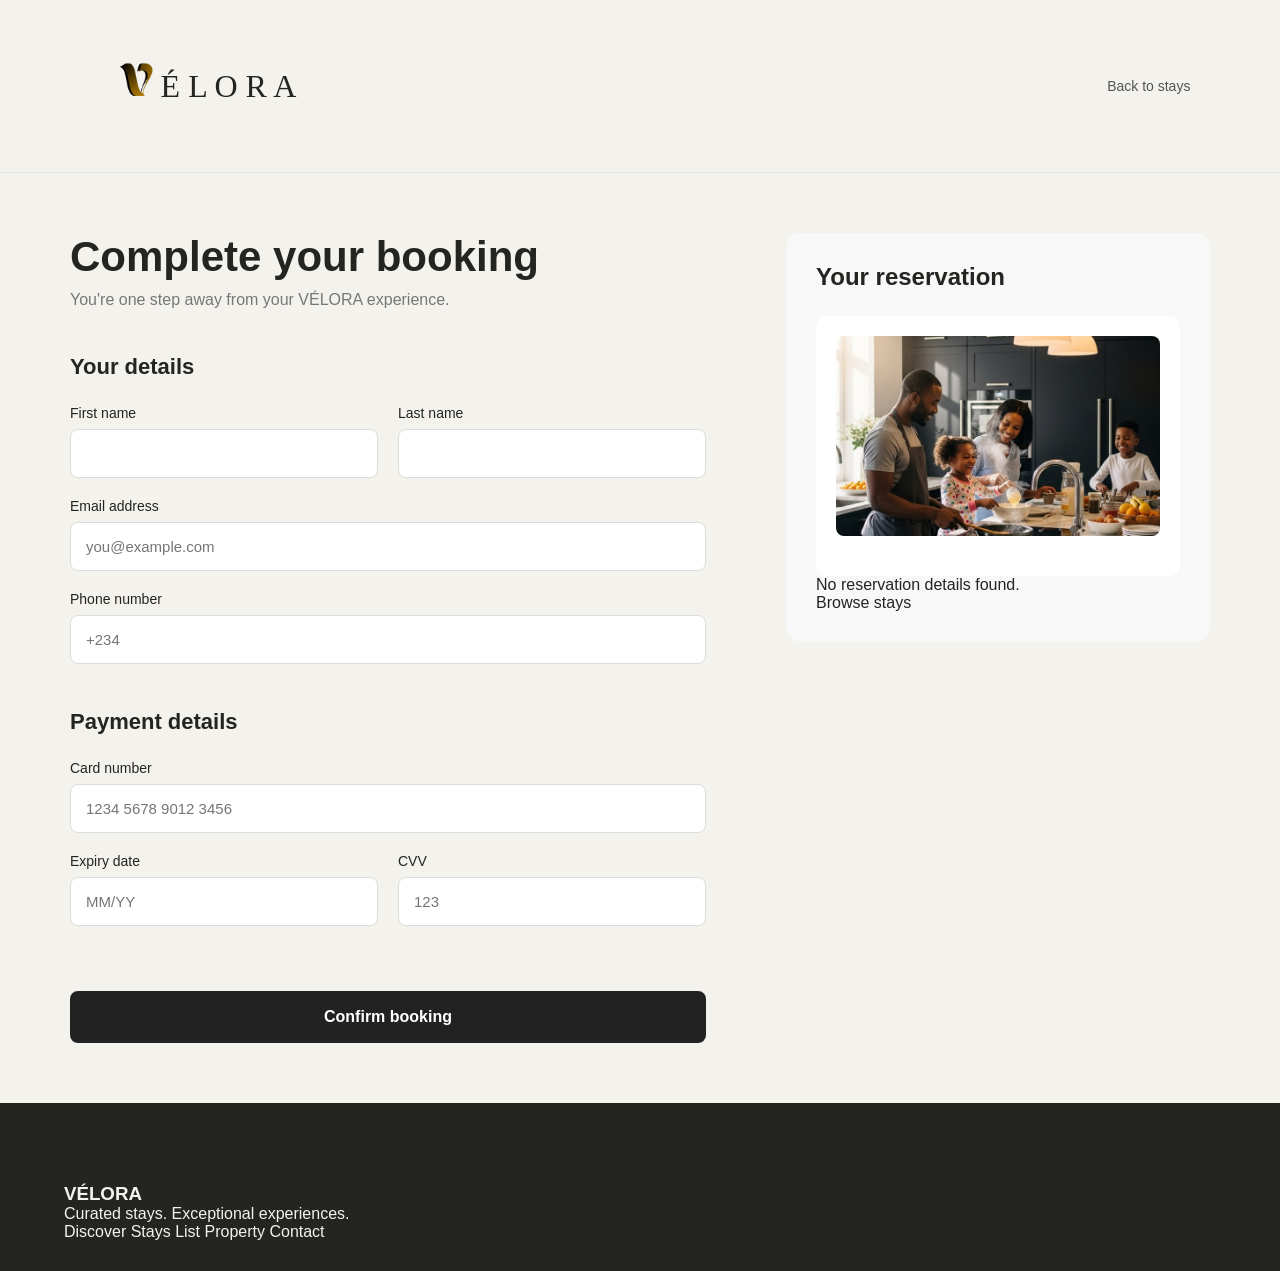
==== booking.html @ ba7c0f35 "Iniial commit" ====
<!DOCTYPE html>
<html lang="en">
<head>
    <meta charset="UTF-8">
    <meta name="viewport" content="width=device-width, initial-scale=1.0">

    <title>Complete Your Booking | VÉLORA</title>

<link rel="stylesheet" href="velora.css">
   <link rel="stylesheet" href="book.css">
</head>

<body>

    <header class="booking-header">
            <div class="logo"><img src="logo-removebg-preview.png" class="logm" style="width:  srcset=""> <span class="logt">É L O R A</span></div>

        <a href="stays.html" class="back-link">
            <i class="fa-solid fa-arrow-left"></i>
            Back to stays
        </a>
    </header>


    <main class="booking-container">

        <section class="booking-form-section">

            <h1>Complete your booking</h1>

            <p class="booking-subtitle">
                You're one step away from your VÉLORA experience.
            </p>


            <form id="bookingForm">

                <div class="form-section">

                    <h2>Your details</h2>

                    <div class="input-row">

                        <div class="input-group">
                            <label for="firstName">First name</label>
                            <input type="text" id="firstName" required>
                        </div>

                        <div class="input-group">
                            <label for="lastName">Last name</label>
                            <input type="text" id="lastName" required>
                        </div>

                    </div>


                    <div class="input-group">

                        <label for="email">Email address</label>

                        <input
                            type="email"
                            id="email"
                            placeholder="you@example.com"
                            required
                        >

                    </div>


                    <div class="input-group">

                        <label for="phone">Phone number</label>

                        <input
                            type="tel"
                            id="phone"
                            placeholder="+234"
                            required
                        >

                    </div>

                </div>


                <div class="form-section">

                    <h2>Payment details</h2>

                    <div class="input-group">

                        <label for="cardNumber">Card number</label>

                        <input
                            type="text"
                            id="cardNumber"
                            placeholder="1234 5678 9012 3456"
                            required
                        >

                    </div>


                    <div class="input-row">

                        <div class="input-group">

                            <label for="expiry">Expiry date</label>

                            <input
                                type="text"
                                id="expiry"
                                placeholder="MM/YY"
                                required
                            >

                        </div>


                        <div class="input-group">

                            <label for="cvv">CVV</label>

                            <input
                                type="text"
                                id="cvv"
                                placeholder="123"
                                required
                            >

                        </div>

                    </div>

                </div>


                <button type="submit" class="confirm-booking-btn">

                    Confirm booking

                </button>

            </form>

        </section>


        <aside class="booking-summary">

            <h2>Your reservation</h2>
            <div class="booking-details-card">
                <img src="f.jpeg" alt="" srcset="">
            </div>
            <div id="bookingDetails">

                <!-- Booking information will appear here -->

            </div>

        </aside>

    </main>
<footer class="footer">

    <div class="footer-content">

        <h3>VÉLORA</h3>

        <p>
            Curated stays. Exceptional experiences.
        </p>

        <div class="footer-links">

            <a href="discover.html">Discover</a>
            <a href="stays.html">Stays</a>
            <a href="list-property.html">List Property</a>
            <a href="contact.html">Contact</a>

        </div>

    </div>

</footer>
 <script src="book.js"></script>
 <script src="velora.js"></script>
</body>
</html>
---- velora.css ----
/* =========================
   VÉLORA DESIGN SYSTEM
========================= */
html{
    scroll-behavior:smooth;
}
:root {
    --ivory: #F4F2ED;
    --charcoal: #242421;
    --olive: #777A68;
    --sand: #D8D0C2;
    --forest: #30352E;
    --white: #FFFFFF;

    --heading-font: "Cormorant Garamond", serif;
    --body-font: "Manrope", sans-serif;
}

/* =========================
   RESET
========================= */

* {
    margin: 0;
    padding: 0;
    box-sizing: border-box;
}

html {
    scroll-behavior: smooth;
}

body {
    background-color: var(--ivory);
    color: var(--charcoal);
    font-family: var(--body-font);
}

img {
    width: 100%;
    display: block;
}

a {
    color: inherit;
    text-decoration: none;
}

button {
    font-family: inherit;
    cursor: pointer;
}

/* =========================
   NAVIGATION
========================= */

.navbar {
    position: absolute;
    top: 0;
    left: 0;
    width: 100%;
    padding: 24px 5%;
    display: flex;
    align-items: center;
    justify-content: space-between;
    color: var(--white);
    z-index: 10;
}

.navbar2 {
    position: absolute;
    top: 0;
    left: 0;
    width: 100%;
    padding: 24px 5%;
    display: flex;
    align-items: center;
    justify-content: space-between;
    color: black;
    z-index: 10;
}


.logo {
    display: flex;
    align-items: center;
  gap: 3px;
}
.logm{
    margin-top: 32px;
    height: 90px;
    width: auto;
    
}
.logt{
    font-size: 32px;
margin-left: -22px;
padding-left: 0;
font-family: var(--heading-font);
}
.nav-links {
    display: flex;
    gap: 32px;
}

.nav-links a,
.sign-in {
    font-size: 13px;
    letter-spacing: 0.5px;
}

.nav-actions {
    display: flex;
    align-items: center;
    gap: 24px;
}

.list-property {
    border: 1px solid rgba(255, 255, 255, 0.7);
    padding: 12px 20px;
    font-size: 12px;
}

.menu-btn {
    display: none;
    background: none;
    border: none;
    color: black;
    font-size: 24px;
}


/* =========================
   HERO
========================= */

.hero {
    min-height: 100vh;

    position: relative;

    background-image: url("1a.jpeg");
    background-size: cover;
    background-position: center;

    display: flex;
    align-items: center;
    justify-content: center;

    color: var(--white);
}

.hero-overlay {
    position: absolute;
    inset: 0;

    background: rgba(0, 0, 0, 0.28);
}

.hero-content {
    position: relative;

    max-width: 850px;
    text-align: center;

    padding: 20px;
}

.hero-label {
    font-size: 11px;
    letter-spacing: 3px;
    margin-bottom: 24px;
}

.hero h1 {
    font-family: var(--heading-font);

    font-size: clamp(56px, 7vw, 100px);

    font-weight: 400;
    line-height: 0.95;

    margin-bottom: 24px;
}

.hero-description {
    max-width: 500px;
    margin: auto;

    font-size: 15px;
    line-height: 1.7;
}



.search-bar {
    position: absolute;
    bottom: 40px;
    left: 50%;
    transform: translateX(-50%);
    width: 90%;
    max-width: 1000px;
    background: var(--ivory);
    color: var(--charcoal);
    padding: 10px;
    display: flex;
    align-items: center;
    box-shadow: 0 10px 40px rgba(0, 0, 0, 0.15);
}

.search-item {
    flex: 1;
    padding: 12px 20px;
    border-right: 1px solid #ddd;
}


.search-btn {
    border: none;
    background: var(--forest);
    color: var(--white);

    padding: 20px 28px;

    text-transform: uppercase;
    letter-spacing: 1px;
    font-size: 11px;
}


.search-item label {

    font-size: 11px;

    letter-spacing: 1.5px;

    color: #333;

}


.search-item input {

    width: 100%;

    border: none;

    outline: none;

    background: transparent;

    font-family: inherit;

    font-size: 15px;

    color: #333;

}


.search-item input::placeholder {

    color: #777;

}


/* GUEST CONTROL */

.guest-control {

    display: flex;

    align-items: center;

    gap: 15px;

}


.guest-control button {

    width: 28px;

    height: 28px;

    border: 1px solid #aaa;

    background: transparent;

    font-size: 18px;

    cursor: pointer;

    transition: 0.3s ease;

}


.guest-control button:hover {

    background-color: var(--forest);

    color: white;

    border-color: var(--forest);

}


.guest-control span {

    min-width: 3px;

    text-align: center;

}



.search-btn {
    border: none;

    background: var(--forest);
    color: var(--white);

    padding: 20px 28px;

    text-transform: uppercase;
    letter-spacing: 1px;
    font-size: 11px;
}


/* =========================
   INTRODUCTION SECTION
========================= */

.intro-section {
    min-height: 800px;

    padding: 140px 8%;

    display: grid;
    grid-template-columns: 0.9fr 1.1fr;
    gap: 10%;

    align-items: center;
}

.intro-content {
    max-width: 520px;
}

.section-label {
    margin-bottom: 30px;
    font-size: 10px;
    letter-spacing: 3px;
    text-transform: uppercase;

    color: var(--olive);
}

.intro-content h2 {
    font-family: var(--heading-font);
    font-size: clamp(48px, 5vw, 76px);
    font-weight: 400;
    line-height: 0.95;
    margin-bottom: 35px;
}

.intro-content h2 em {
    display: block;
    color: var(--olive);
}

.intro-text {
    max-width: 400px;

    color: #666;

    font-size: 15px;
    line-height: 1.8;

    margin-bottom: 35px;
}

.text-link {
    display: inline-flex;
    align-items: center;
    gap: 15px;

    font-size: 12px;
    text-transform: uppercase;
    letter-spacing: 1.5px;

    border-bottom: 1px solid var(--charcoal);

    padding-bottom: 8px;
}

.text-link span {
    font-size: 18px;
    transition: transform 0.3s ease;
}

.text-link:hover span {
    transform: translateX(8px);
}

.intro-image {
    height: 650px;
    overflow: hidden;
}

.intro-image {
    width: 100%;
    height: 100%;
    object-fit: cover;
    transition: transform 0.8s ease;
}

.intro-image:hover img {
    transform: scale(1.04);
}

/* =========================
   FEATURED STAYS
========================= */

.featured-stays {
    padding: 140px 5%;
}

.section-header {
    display: flex;
    align-items: end;
    justify-content: space-between;

    margin-bottom: 60px;
}

.section-header h2 {
    font-family: var(--heading-font);

    font-size: clamp(50px, 6vw, 82px);

    font-weight: 400;
    line-height: 0.9;
}

.section-header h2 em {
    color: var(--olive);
}

.stays-grid {
    display: grid;

    grid-template-columns: repeat(3, 1fr);

    gap: 24px;
}

.stay-card {
    cursor: pointer;
}

.stay-image {
    height: 500px;

    position: relative;

    overflow: hidden;

    background-color: var(--sand);
}

.stay-image img {
    width: 100%;
    height: 100%;

    object-fit: cover;

    transition: transform 0.8s ease;
}

.stay-card:hover .stay-image img {
    transform: scale(1.05);
}

.favorite-btn {
    position: absolute;
    top: 20px;
    right: 20px;
    width: 42px;
    height: 42px;
    cursor: pointer;
    border: none;
    border-radius: 50%;
    background: rgba(255, 255, 255, 0.9);
    font-size: 22px;
    transition: all 0.3s ease;
}

.favorite-btn:hover {
    background: var(--forest);
    color: var(--white);
}
.favorite-btn.liked{
    color: rgb(177, 9, 9);
}
.stay-info {
    padding-top: 20px;
}

.stay-title {
    display: flex;

    justify-content: space-between;
    align-items: center;
}

.stay-title h3 {
    font-family: var(--heading-font);

    font-size: 28px;

    font-weight: 500;
}

.stay-title span {
    font-size: 10px;
    letter-spacing: 2px;
}

.stay-location {
    margin-top: 6px;

    font-size: 13px;
}

.stay-details {
    margin-top: 12px;

    color: #777;

    font-size: 12px;
}

.stay-price {
    margin-top: 15px;

    font-size: 14px;
    font-weight: 600;
}

.stay-price span {
    color: #777;
    font-weight: 400;
}

/* =========================
   DESTINATIONS
========================= */

.destinations-section {
    padding: 140px 5%;

    background-color: var(--sand);
}

.destinations-header {
    display: flex;

    align-items: end;
    justify-content: space-between;

    margin-bottom: 60px;
}

.destinations-header h2 {
    font-family: var(--heading-font);

    font-size: clamp(50px, 6vw, 82px);

    font-weight: 400;
    line-height: 0.9;
}

.destinations-header h2 em {
    color: var(--olive);
}

.destinations-intro {
    max-width: 300px;

    color: #666;

    font-size: 14px;
    line-height: 1.7;
}

.destinations-grid {
    display: grid;

    grid-template-columns: 1.4fr 1fr 1fr;

    gap: 20px;

    min-height: 650px;
}

.destination-card {
    position: relative;

    min-height: 500px;

    overflow: hidden;

    color: var(--white);
}

.destination-card img {
    width: 100%;
    height: 100%;

    object-fit: cover;

    transition: transform 0.8s ease;
}

.destination-card:hover img {
    transform: scale(1.06);
}

.destination-overlay {
    position: absolute;

    inset: 0;

    background: linear-gradient(
        to top,
        rgba(0, 0, 0, 0.65),
        transparent 60%
    );
}

.destination-content {
    position: absolute;

    left: 30px;
    bottom: 30px;
}

.destination-content p {
    font-size: 10px;

    letter-spacing: 3px;

    margin-bottom: 10px;
}

.destination-content h3 {
    font-family: var(--heading-font);

    font-size: 52px;

    font-weight: 400;

    margin-bottom: 10px;
}

.destination-content span {
    font-size: 11px;

    letter-spacing: 1px;

    text-transform: uppercase;
}

/* =========================
   SIGNATURE PROPERTY
========================= */

.signature-property {
    padding: 160px 8%;

    display: grid;

    grid-template-columns: 1.1fr 0.9fr;

    gap: 10%;

    align-items: center;
}

.signature-image {
    height: 750px;

    position: relative;

    overflow: hidden;
}

.signature-image img {
    width: 100%;
    height: 100%;

    object-fit: cover;

    transition: transform 1s ease;
}

.signature-image:hover img {
    transform: scale(1.04);
}

.image-label {
    position: absolute;

    left: 25px;
    bottom: 25px;

    color: var(--white);

    font-size: 10px;

    letter-spacing: 2px;
}

.signature-content {
    max-width: 480px;
}

.signature-content h2 {
    font-family: var(--heading-font);

    font-size: clamp(50px, 5vw, 78px);

    font-weight: 400;

    line-height: 0.9;

    margin-bottom: 35px;
}

.signature-content h2 em {
    display: block;

    color: var(--olive);
}

.signature-description {
    color: #666;

    font-size: 15px;

    line-height: 1.8;

    margin-bottom: 45px;
}

.property-details {
    display: grid;

    grid-template-columns: repeat(3, 1fr);

    gap: 20px;

    padding: 25px 0;

    margin-bottom: 35px;

    border-top: 1px solid #D8D5CE;
    border-bottom: 1px solid #D8D5CE;
}

.property-details span {
    display: block;

    font-size: 9px;

    letter-spacing: 1.5px;

    color: var(--olive);

    margin-bottom: 8px;
}

.property-details p {
    font-size: 12px;
}

/* =========================
   SERVICES
========================= */

.services-section {
    padding: 140px 8%;

    background-color: var(--sand);
}

.services-header {
    max-width: 650px;

    margin-bottom: 90px;
}

.services-header h2 {
    font-family: var(--heading-font);

    font-size: clamp(50px, 6vw, 82px);

    font-weight: 400;

    line-height: 0.9;
}

.services-header h2 em {
    display: block;

    color: var(--olive);
}

.services-grid {
    display: grid;

    grid-template-columns: repeat(4, 1fr);

    border-top: 1px solid rgba(36, 36, 33, 0.25);
}

.service-item {
    position: relative;
    padding: 35px 30px 20px 0;
    min-height: 300px;
    border-right: 1px solid rgba(36, 36, 33, 0.25);
}

.back1{
    background: url(d1.jpeg);
    background-size: cover;
    height: 250px;
}

.back2{
    background: url(d2.jpeg);
    background-size: cover;
    height: 250px;
}

.back3{
    background: url(d3.jpeg);
    background-size: cover;
    height: 250px;
}

.back4{
    background: url(d4.jpeg);
    background-size: cover;
    height: 250px;
}

.service-item:not(:first-child) {
    padding-left: 30px;
}

.service-item:last-child {
    border-right: none;
}

.service-number {
    font-size: 11px;

    color: black;
}

.service-icon {
    margin-top: 50px;

    font-size: 32px;

    font-family: var(--heading-font);
}

.service-item h3 {
    margin-top: 25px;

    font-family: var(--heading-font);

    font-size: 28px;

    font-weight: 500;
}

.service-item p {
    max-width: 220px;

    margin-top: 15px;

    color: #666;

    font-size: 13px;

    line-height: 1.7;
}

/* =========================
   CTA SECTION
========================= */

.cta-section {
    min-height: 650px;

    padding: 120px 8%;

    display: flex;
    align-items: center;
    justify-content: center;

    text-align: center;

    background-color: var(--forest);

    color: var(--ivory);
}

.cta-content {
    max-width: 800px;
}

.cta-content .section-label {
    color: var(--sand);
}

.cta-content h2 {
    font-family: var(--heading-font);

    font-size: clamp(60px, 8vw, 110px);

    font-weight: 400;

    line-height: 0.85;

    margin-bottom: 50px;
}

.cta-content h2 em {
    display: block;

    color: var(--sand);
}

.cta-button {
    display: inline-flex;

    align-items: center;
    gap: 20px;

    padding: 18px 28px;

    border: 1px solid var(--sand);

    font-size: 11px;

    text-transform: uppercase;

    letter-spacing: 1.5px;

    transition: all 0.3s ease;
}

.cta-button:hover {
    background-color: var(--ivory);

    color: var(--forest);
}

.cta-button span {
    font-size: 18px;
}

/* =========================
   NEWSLETTER
========================= */

.newsletter-section {
    padding: 120px 8%;

    display: flex;

    align-items: end;
    justify-content: space-between;

    gap: 60px;
}

.newsletter-content {
    max-width: 500px;
}

.newsletter-content h2 {
    font-family: var(--heading-font);

    font-size: 64px;

    font-weight: 400;

    margin-bottom: 20px;
}

.newsletter-content > p:last-child {
    color: #666;

    font-size: 14px;

    line-height: 1.7;
}

.newsletter-form {
    display: flex;

    width: 100%;
    max-width: 500px;

    border-bottom: 1px solid var(--charcoal);
}

.newsletter-form input {
    flex: 1;

    padding: 18px 0;

    border: none;
    outline: none;

    background: transparent;

    font-family: var(--body-font);
}

.newsletter-form button {
    padding: 18px 0;

    border: none;

    background: transparent;

    text-transform: uppercase;

    font-size: 10px;

    letter-spacing: 1px;
}

/* =========================
   FOOTER
========================= */

.footer {
    padding: 80px 5% 30px;

    background-color: var(--charcoal);

    color: var(--ivory);
}

.footer-top {
    display: grid;

    grid-template-columns: 2fr repeat(3, 1fr);

    gap: 60px;

    padding-bottom: 100px;
}

.footer-logo {
    font-family: var(--heading-font);

    font-size: 42px;

    letter-spacing: 5px;
}

.footer-brand p {
    margin-top: 15px;

    color: #aaa;

    font-size: 13px;
}

.footer-column {
    display: flex;

    flex-direction: column;

    gap: 14px;
}

.footer-column h4 {
    margin-bottom: 15px;

    color: var(--sand);

    font-size: 10px;

    text-transform: uppercase;

    letter-spacing: 2px;
}

.footer-column a {
    color: #aaa;

    font-size: 13px;

    transition: color 0.3s ease;
}

.footer-column a:hover {
    color: var(--ivory);
}

.footer-bottom {
    display: flex;

    justify-content: space-between;

    padding-top: 25px;

    border-top: 1px solid #444;

    color: #777;

    font-size: 11px;
}

.footer-bottom div {
    display: flex;

    gap: 25px;
}

/* =========================================
   JAVASCRIPT INTERACTION STYLES
========================================= */


/* NAVBAR AFTER SCROLL */

.navbar.scrolled {
    position: fixed;

    background-color: var(--ivory);

    color: var(--charcoal);

    box-shadow: 0 5px 20px rgba(0, 0, 0, 0.08);

    transition: all 0.4s ease;
}

.navbar.scrolled .list-property {
    border-color: var(--charcoal);
}


/* FAVORITE BUTTON */

.favorite-btn.liked {
    background-color: white;

    color: rgb(177, 9, 9);
}


/* SEARCH ACTIVE STATE */

.search-item.active {
    background-color: var(--sand);
}


/* SCROLL REVEAL */

.reveal {
    opacity: 0;

    transform: translateY(40px);

    transition:
        opacity 0.8s ease,
        transform 0.8s ease;
}

.revealed {
    opacity: 1;

    transform: translateY(0);
}


/* PAGE LOADING */

body {
    opacity: 0;

    transition: opacity 0.5s ease;
}

body.loaded {
    opacity: 1;
}

/* =========================
   STAYS PAGE
========================= */

.stays-navbar {
    position: relative;

    padding: 24px 5%;

    display: flex;

    align-items: center;
flex-direction: row;

    justify-content: space-between;

    background-color: var(--ivory);

    color: var(--charcoal);
}

.stays-nav-links {
    display: flex;
    gap: 32px;
}

.stays-nav-links a,
.stays-nav-actions a {
    font-size: 13px;
}

.stays-nav-actions {
    display: flex;

    align-items: center;

    gap: 24px;
}

.stays-header-section {
    padding: 120px 8% 80px;

    max-width: 900px;
}

.stays-header-section h1 {
    font-family: var(--heading-font);

    font-size: clamp(60px, 8vw, 110px);

    font-weight: 400;

    line-height: 0.85;
}

.stays-header-section h1 em {
    display: block;

    color: var(--olive);
}

.stays-header-section > p:last-child {
    max-width: 450px;

    margin-top: 30px;

    color: #666;

    font-size: 15px;

    line-height: 1.7;
}


/* FILTERS */

.filter-section {
    margin: 0 5% 70px;
    padding: 15px;
    display: flex;
    align-items: center;
    gap: 10px;
    border: 1px solid #ddd;
    background: var(--ivory);
    color: var(--charcoal);
    box-shadow: 0 10px 40px rgba(0, 0, 0, 0.15);
}

.filter-item {
    flex: 1;

    padding: 10px 20px;

    border-right: 1px solid #ddd;
}

.filter-item span {
    display: block;

    margin-bottom: 8px;

    color: var(--olive);

    font-size: 10px;

    text-transform: uppercase;

    letter-spacing: 1px;
}

.filter-item select,
#sortFilter {
    width: 100%;

    border: none;

    outline: none;

    background: transparent;

    font-family: var(--body-font);

    font-size: 13px;
}

#filterButton {
    padding: 20px 30px;

    border: none;

    background-color: var(--forest);

    color: var(--white);

    text-transform: uppercase;

    letter-spacing: 1px;

    font-size: 10px;
}


/* RESULTS */

.results-header {
    margin: 0 5% 30px;

    display: flex;

    justify-content: space-between;

    align-items: center;
}

.results-header p {
    font-size: 14px;
}

#resultsCount {
    font-weight: 700;
}


/* PROPERTY GRID */

.all-stays-grid {
    padding: 0 5% 120px;

    display: grid;

    grid-template-columns: repeat(3, 1fr);

    gap: 40px 24px;
}

.property-card {
    cursor: pointer;
}

.property-image {
    height: 480px;

    position: relative;

    overflow: hidden;
}

.property-image img {
    width: 100%;
    height: 100%;

    object-fit: cover;

    transition: transform 0.8s ease;
}

.property-card:hover .property-image img {
    transform: scale(1.05);
}

.property-info {
    padding-top: 18px;

    display: flex;

    justify-content: space-between;

    gap: 15px;
}

.property-info h2 {
    font-family: var(--heading-font);

    font-size: 28px;

    font-weight: 500;
}

.property-info p {
    margin-top: 5px;

    font-size: 13px;

    color: #666;
}

.property-info > span {
    font-size: 10px;

    letter-spacing: 1px;
}

.property-details {
    margin-top: 14px;

    color: #777;

    font-size: 12px;
}

.property-price {
    margin-top: 12px;

    font-size: 14px;

    font-weight: 600;
}

.property-price span {
    color: #777;

    font-weight: 400;
}

/* =========================
   PROPERTY DETAILS PAGE
========================= */

.property-navbar {
    padding: 24px 5%;

    display: flex;

    align-items: center;

    justify-content: space-between;

    background-color: var(--ivory);
}

.property-nav-links {
    display: flex;

    gap: 32px;
}

.property-nav-links a,
.property-nav-actions a {
    font-size: 13px;
}

.property-nav-actions {
    display: flex;

    align-items: center;

    gap: 25px;
}

.property-header {
    padding: 100px 8% 50px;

    display: flex;

    justify-content: space-between;

    align-items: end;
}

.property-header h1 {
    font-family: var(--heading-font);

    font-size: clamp(55px, 7vw, 100px);

    font-weight: 400;

    line-height: 0.85;
}

.property-location {
    margin-top: 20px;

    color: #666;

    font-size: 14px;
}

.property-rating {
    text-align: right;
}

.property-rating span {
    font-size: 12px;

    letter-spacing: 2px;
}

.property-rating p {
    margin-top: 8px;

    color: #666;

    font-size: 12px;
}


/* GALLERY */

.property-gallery {
    margin: 0 5%;

    height: 650px;

    display: grid;

    grid-template-columns: 1.5fr 1fr;

    gap: 10px;

    overflow: hidden;
}

.gallery-main {
    height: 100%;
}

.gallery-main img,
.gallery-small img {
    width: 100%;
    height: 100%;

    object-fit: cover;
}

.gallery-small {
    position: relative;

    display: grid;
    grid-template-columns: 3fr 3fr;
    transform: all ease-in-out 0.5s;
    gap: 10px;
}



.view-gallery-btn {
    position: absolute;

    right: 20px;
    bottom: 20px;

    padding: 14px 20px;

    border: none;

    background-color: var(--ivory);

    font-size: 11px;

    text-transform: uppercase;

    letter-spacing: 1px;
}


/* CONTENT */

.property-layout {
    padding: 100px 8% 150px;

    display: grid;

    grid-template-columns: 1.2fr 0.8fr;

    gap: 10%;

    align-items: start;
}

.host-section {
    padding-bottom: 35px;

    display: flex;

    justify-content: space-between;

    align-items: center;

    border-bottom: 1px solid #ddd;
}

.host-section h2,
.property-description h2,
.amenities-section h2 {
    font-family: var(--heading-font);

    font-size: 32px;

    font-weight: 500;
}

.host-section p {
    margin-top: 10px;

    color: #666;

    font-size: 13px;
}

.host-avatar {
    width: 55px;
    height: 55px;

    display: flex;

    align-items: center;
    justify-content: center;

    border-radius: 50%;

    background-color: var(--forest);

    color: var(--white);

    font-family: var(--heading-font);

    font-size: 25px;
}

.property-description {
    padding: 50px 0;

    border-bottom: 1px solid #ddd;
}

.property-description p {
    max-width: 600px;

    margin-top: 20px;

    color: #666;

    font-size: 14px;

    line-height: 1.8;
}


/* AMENITIES */

.amenities-section {
    padding-top: 50px;
}

.amenities-grid {
    margin-top: 30px;

    display: grid;

    grid-template-columns: repeat(2, 1fr);

    gap: 25px;
}

.amenity {
    display: flex;

    align-items: center;

    gap: 15px;
}

.amenity span {
    font-size: 24px;
}

.amenity p {
    font-size: 13px;
}


/* BOOKING CARD */

.booking-card {
    position: sticky;

    top: 100px;

    padding: 30px;

    border: 1px solid #ddd;

    box-shadow: 0 15px 40px rgba(0, 0, 0, 0.06);
}

.booking-price strong {
    font-family: var(--heading-font);

    font-size: 34px;

    font-weight: 500;
}

.booking-price span {
    color: #666;

    font-size: 13px;
}

.booking-form {
    margin-top: 30px;
}

.booking-dates {
    display: grid;

    grid-template-columns: 1fr 1fr;

    border: 1px solid #ccc;
}

.booking-dates > div {
    padding: 14px;

}

.booking-dates > div:first-child {
    border-right: 1px solid #ccc;
}

.booking-form label {
    display: block;

    margin-bottom: 8px;

    font-size: 9px;

    letter-spacing: 1px;
}

.booking-form input,
.booking-form select {
    width: 100%;

    border: none;

    outline: none;

    background: transparent;

    font-family: var(--body-font);

    font-size: 12px;
}

.guest-selector {
    margin-top: 12px;

    padding: 14px;

    border: 1px solid #ccc;
}

.reserve-btn {
    width: 100%;

    margin-top: 20px;

    padding: 18px;

    border: none;

    background-color: var(--forest);

    color: var(--white);

    font-size: 11px;

    text-transform: uppercase;

    letter-spacing: 1px;

    cursor: pointer;
}

.booking-note {
    margin-top: 15px;

    text-align: center;

    color: #777;

    font-size: 11px;
}


/* PRICE BREAKDOWN */

.price-breakdown {
    margin-top: 30px;

    padding-top: 25px;

    border-top: 1px solid #ddd;

    font-size: 13px;
}

.price-breakdown > div {
    display: flex;

    justify-content: space-between;

    margin-bottom: 18px;
}

.total-price {
    padding-top: 20px;

    border-top: 1px solid #ddd;
}

/* =========================================
   AUTHENTICATION
========================================= */

.auth-navbar {

    display: flex;

    align-items: center;

    justify-content: space-between;

    padding: 28px 6%;

    border-bottom: 1px solid #eeeeee;

}


.back-home {

    color: #555;

    font-size: 13px;

    text-decoration: none;

}


.auth-page {

    display: flex;

    justify-content: center;

    min-height: 85vh;

    padding: 80px 20px;

}


.auth-card {

    width: 100%;

    max-width: 500px;

}


.auth-header {

    margin-bottom: 40px;

    text-align: center;

}


.auth-header h1 {

    margin: 15px 0;

    font-family: var(--heading-font);

    font-size: 64px;

    font-weight: 400;

}


.auth-header h1 em {

    color: var(--olive);

}


.auth-header > p:last-child {

    color: #777;

    font-size: 14px;

}


.auth-form {

    display: flex;

    flex-direction: column;

    gap: 24px;

}


.form-group {

    display: flex;

    flex-direction: column;

    gap: 9px;

}


.form-group label {

    color: #28352d;

    font-size: 10px;

    letter-spacing: 1px;

}


.form-group input {

    width: 100%;

    padding: 17px;

    border: 1px solid #d8d8d8;

    outline: none;

    font-family: inherit;

    font-size: 14px;

}


.form-group input:focus {

    border-color: var(--forest);

}


.password-wrapper {

    position: relative;

}


.password-wrapper input {

    padding-right: 70px;

}


.password-toggle {

    position: absolute;

    top: 50%;

    right: 15px;

    transform: translateY(-50%);

    border: none;

    background: none;

    color: var(--forest);

    font-size: 12px;

    cursor: pointer;

}


.auth-options {

    display: flex;

    align-items: center;

    justify-content: space-between;

    font-size: 12px;

}


.remember-me {

    display: flex;

    align-items: center;

    gap: 8px;

}


.forgot-password {

    color: var(--forest);

    text-decoration: none;

}


.auth-submit {

    width: 100%;

    padding: 17px;

    border: none;

    background-color: var(--forest);

    color: white;

    cursor: pointer;

    font-size: 12px;

    letter-spacing: 1px;

    text-transform: uppercase;

}



.no .auth-submit {

    width: 400%;

    padding: 17px;

    border: none;

    background-color: var(--forest);

    color: white;

    cursor: pointer;

    font-size: 12px;

    letter-spacing: 1px;

    text-transform: uppercase;

}
   




.auth-submit:hover {

    opacity: 0.9;

}


.divider {

    display: flex;

    align-items: center;

    gap: 15px;

    color: #999;

    font-size: 10px;

}


.divider::before,
.divider::after {

    content: "";

    flex: 1;

    height: 1px;

    background-color: #e5e5e5;

}


.google-button {

    padding: 16px;

    border: 1px solid #d8d8d8;

    background-color: white;

    cursor: pointer;

    font-family: inherit;

    font-size: 13px;

}


.auth-footer {

    color: #777;

    text-align: center;

    font-size: 13px;

}


.auth-footer a {

    color: var(--forest);

    text-decoration: none;

}

/* =========================================
   ABOUT / DISCOVER VÉLORA PAGE
========================================= */


.about-navbar {

    display: flex;

    align-items: center;

    justify-content: space-between;

    padding: 25px 6%;

    border-bottom: 1px solid #eeeeee;

}


.about-navbar nav {

    display: flex;

    gap: 35px;

}


.about-navbar nav a {

    color: #444;

    font-size: 11px;

    letter-spacing: 1px;

    text-decoration: none;

}


.nav-book-button {

    padding: 13px 20px;

    background-color: var(--forest);

    color: white;

    font-size: 10px;

    letter-spacing: 1px;

    text-decoration: none;

}


/* HERO */

.about-hero {

    padding: 150px 8% 130px;

    text-align: center;

}


.about-hero h1 {

    max-width: 900px;

    margin: 25px auto;

    font-family: var(--heading-font);

    font-size: clamp(

        65px,

        10vw,

        150px

    );

    font-weight: 400;

    line-height: 0.85;

}


.about-hero h1 em {

    display: block;

    color: var(--olive);

}


.about-hero-text {

    max-width: 500px;

    margin: 45px auto 0;

    color: #666;

    font-size: 15px;

    line-height: 1.8;

}


/* INTRODUCTION */

.about-introduction {

    display: grid;

    grid-template-columns: 1fr 1fr;

    gap: 80px;

    align-items: center;

    padding: 100px 8%;

    background-color: #f4f2ed;

}


.about-image {

    height: 650px;

}


.about-image img {

    width: 100%;

    height: 100%;

    object-fit: cover;

}


.about-introduction-content h2 {

    max-width: 500px;

    margin: 25px 0 35px;

    font-family: var(--heading-font);

    font-size: clamp(

        45px,

        5vw,

        75px

    );

    font-weight: 400;

    line-height: 0.95;

}


.about-introduction-content h2 em {

    color: var(--olive);

}


.about-introduction-content p {

    max-width: 450px;

    margin-bottom: 20px;

    color: #666;

    font-size: 14px;

    line-height: 1.8;

}


.about-introduction-content .text-link {

    display: inline-block;

    margin-top: 20px;

}


/* WHY VÉLORA */

.why-velora {

    padding: 130px 8%;

}


.why-velora-header {

    margin-bottom: 70px;

}


.why-velora-header h2 {

    max-width: 700px;

    margin-top: 25px;

    font-family: var(--heading-font);

    font-size: clamp(

        50px,

        7vw,

        100px

    );

    font-weight: 400;

    line-height: 0.9;

}


.why-velora-header h2 em {

    display: block;

    color: var(--olive);

}


.why-velora-grid {

    display: grid;

    grid-template-columns:

        repeat(3, 1fr);

    gap: 20px;

}


.why-card {

    min-height: 350px;

    padding: 35px;

    border-top: 1px solid #333;

}


.why-number {

    color: var(--olive);

    font-size: 12px;

}


.why-card h3 {

    margin: 70px 0 25px;

    font-family: var(--heading-font);

    font-size: 30px;

    font-weight: 400;

}


.why-card p {

    color: #666;

    font-size: 13px;

    line-height: 1.8;

}


/* VÉLORA STANDARD */

.velora-standard {

    display: flex;

    align-items: center;

    min-height: 650px;

    padding: 100px 8%;

    background-color: var(--forest);

    color: white;

}


.velora-standard-content {

    max-width: 800px;

}


.velora-standard .section-label {

    color: #d8d2c7;

}


.velora-standard h2 {

    margin: 30px 0;

    font-family: var(--heading-font);

    font-size: clamp(

        50px,

        7vw,

        100px

    );

    font-weight: 400;

    line-height: 0.9;

}


.velora-standard h2 em {

    display: block;

    color: #d8d2c7;

}


.velora-standard p {

    max-width: 450px;

    color: #d8d8d8;

    line-height: 1.8;

}


.standard-button {

    display: inline-block;

    margin-top: 35px;

    padding: 16px 25px;

    background-color: white;

    color: var(--forest);

    font-size: 10px;

    letter-spacing: 1px;

    text-decoration: none;

}


/* FOOTER */

.about-footer {

    padding: 70px 8%;

    background-color: #f4f2ed;

}


.about-footer h2 {

    font-family: var(--heading-font);

    font-size: 45px;

    font-weight: 400;

}


.about-footer p {

    margin-top: 10px;

    color: #777;

}

/* =========================================
   CASA VERDE PROPERTY PAGE
========================================= */

.property-hero {
    min-height: 85vh;
    display: grid;
    grid-template-columns: 1.1fr 0.9fr;
    gap: 60px;
    align-items: center;
    padding: 140px 8% 80px;
}

.property-hero-image {
    height: 650px;
    overflow: hidden;
}

.property-hero-image img {
    width: 100%;
    height: 100%;
    object-fit: cover;
}

.property-hero-content {
    max-width: 520px;
}

.property-label,
.section-label {
    font-size: 11px;
    letter-spacing: 3px;
    text-transform: uppercase;
    margin-bottom: 20px;
    opacity: 0.65;
}

.property-hero h1 {
    font-family: "Cormorant Garamond", serif;
    font-size: clamp(60px, 8vw, 110px);
    font-weight: 500;
    line-height: 0.9;
    margin-bottom: 25px;
}

.property-location {
    font-size: 14px;
    margin-bottom: 30px;
    opacity: 0.7;
}

.property-location i {
    margin-right: 8px;
}

.property-description {
    font-size: 16px;
    line-height: 1.8;
    opacity: 0.75;
    margin-bottom: 40px;
}

.primary-btn {
    display: inline-flex;
    align-items: center;
    gap: 15px;
    padding: 15px 25px;
    text-decoration: none;
    background: #1d2922;
    color: white;
    font-size: 13px;
    transition: 0.3s ease;
}

.primary-btn:hover {
    transform: translateY(-3px);
}


/* PROPERTY DETAILS */

.property-details {
    display: grid;
    grid-template-columns: 1fr 1fr;
    gap: 80px;
    padding: 120px 8%;
}

.details-intro {
    max-width: 520px;
}

.details-intro h2,
.gallery-heading h2,
.amenities-heading h2,
.booking-content h2 {
    font-family: "Cormorant Garamond", serif;
    font-size: clamp(42px, 5vw, 70px);
    font-weight: 500;
    line-height: 1;
    margin-bottom: 30px;
}

.details-intro h2 em,
.gallery-heading h2 em,
.amenities-heading h2 em,
.booking-content h2 em {
    font-style: italic;
}

.details-intro p:last-child {
    line-height: 1.8;
    opacity: 0.7;
}

.property-info-grid {
    display: grid;
    grid-template-columns: 1fr 1fr;
    gap: 35px;
    align-content: center;
}

.info-item {
    display: flex;
    flex-direction: column;
    gap: 10px;
    border-top: 1px solid rgba(0, 0, 0, 0.2);
    padding-top: 20px;
}

.info-item i {
    font-size: 20px;
    margin-bottom: 10px;
}

.info-item span {
    font-size: 12px;
    opacity: 0.6;
}

.info-item strong {
    font-size: 18px;
    font-weight: 500;
}


/* GALLERY */

.property-gallery {
    padding: 80px 8% 120px;
}

.gallery-heading {
    max-width: 600px;
    margin-bottom: 50px;
}

.gallery-grid {
    display: grid;
    grid-template-columns: 2fr 2fr 2fr;
    gap: 20px;
    height: 500px;
}

.gallery-grid div {
    overflow: hidden;
}

.gallery-grid img {
    width: 100%;
    height: 100%;
    object-fit: cover;
    transition: transform 0.5s ease;
}

.gallery-grid img:hover {
    transform: scale(1.05);
}


/* AMENITIES */

.amenities-section {
    padding: 120px 8%;
    background: #f3f1ec;
}

.amenities-heading {
    max-width: 650px;
    margin-bottom: 60px;
}

.amenities-grid {
    display: grid;
    grid-template-columns: repeat(3, 1fr);
    gap: 40px;
}

.amenity {
    display: flex;
    align-items: center;
    gap: 15px;
    padding-bottom: 20px;
    border-bottom: 1px solid rgba(0, 0, 0, 0.15);
}

.amenity i {
    font-size: 18px;
}

.amenity span {
    font-size: 14px;
}


/* BOOKING */

.booking-section {
    padding: 160px 8%;
    text-align: center;
}

.booking-content {
    max-width: 700px;
    margin: auto;
}

.booking-content p:not(.section-label) {
    max-width: 500px;
    margin: 0 auto 40px;
    line-height: 1.8;
    opacity: 0.7;
}


/* RESPONSIVE DESIGN */

@media (max-width: 900px) {

    .property-hero {
        grid-template-columns: 1fr;
        padding-top: 110px;
    }

    .property-hero-image {
        height: 500px;
    }

    .property-details {
        grid-template-columns: 1fr;
        gap: 60px;
    }

    .gallery-grid {
        grid-template-columns: 1fr 1fr;
        height: auto;
    }

    .gallery-large {
        grid-column: span 2;
        height: 400px;
    }

    .gallery-grid div:not(.gallery-large) {
        height: 300px;
    }

    .amenities-grid {
        grid-template-columns: 1fr 1fr;
    }
}


@media (max-width: 600px) {

    .property-hero {
        padding: 100px 6% 60px;
    }

    .property-hero-image {
        height: 400px;
    }

    .property-details,
    .property-gallery,
    .amenities-section {
        padding-left: 6%;
        padding-right: 6%;
    }

    .property-info-grid {
        grid-template-columns: 1fr 1fr;
        gap: 25px;
    }

    .gallery-grid {
        display: flex;
        flex-direction: column;
    }

    .gallery-grid div,
    .gallery-large,
    .gallery-grid div:not(.gallery-large) {
        height: 300px;
    }

    .amenities-grid {
        grid-template-columns: 1fr;
    }

    .booking-section {
        padding: 100px 6%;
    }

}

/* =========================================
   CASA VERDE BOOKING CARD
========================================= */

.booking-card {
    max-width: 850px;
    margin: 70px auto 0;
    padding: 35px;
    background:var(--ivory) ;
    box-shadow: 0 15px 50px rgba(0, 0, 0, 0.08);
    text-align: left;
}

.booking-price {
    display: flex;
    align-items: baseline;
    gap: 8px;
    margin-bottom: 30px;
}

.booking-price span {
    font-size: 13px;
    opacity: 0.6;
}

.booking-price strong {
    font-family: "Cormorant Garamond", serif;
    font-size: 38px;
    font-weight: 500;
}

.booking-price small {
    font-size: 13px;
    opacity: 0.6;
}

.booking-form {
    display: grid;
    grid-template-columns: repeat(3, 1fr) auto;
    gap: 15px;
    align-items: end;
}

.booking-input {
    display: flex;
    flex-direction: column;
    gap: 8px;
}

.booking-input label {
    font-size: 10px;
    letter-spacing: 1.5px;
    opacity: 0.6;
}

.booking-input input,
.booking-input select {
    width: 100%;
    padding: 14px;
    border: 1px solid rgba(0, 0, 0, 0.2);
    background: transparent;
    font-family: inherit;
    font-size: 13px;
    outline: none;
}

.booking-input input:focus,
.booking-input select:focus {
    border-color: #1d2922;
}

.booking-form .primary-btn {
    border: none;
    cursor: pointer;
    white-space: nowrap;
}

.wishlist-page{

    max-width:1200px;

    margin:80px auto;

    padding:0 30px;
}

.wishlist-page h1{

    margin-bottom:40px;
}

.wishlist-card{

    padding:25px;

    border-radius:12px;

    background:#f8f8f8;

    margin-bottom:20px;

    box-shadow:0 6px 18px rgba(0,0,0,.08);
}

.wishlist-card{

    background:white;

    border-radius:15px;

    padding:25px;

    margin-bottom:20px;

    box-shadow:
    0 10px 25px rgba(0,0,0,.08);

}

.wishlist-content p{

    color:#777;

    margin:10px 0 20px;
}

.wishlist-actions{

    display:flex;
    gap:15px;
}

.view-property-btn{

    text-decoration:none;

    padding:12px 18px;

    background:#222;

    color:white;

    border-radius:8px;
}

.remove-btn{

    border:none;

    padding:12px 18px;

    background:#eee;

    border-radius:8px;

    cursor:pointer;
}
/* =========================
   REVIEWS
========================= */

.reviews-section{

    padding:80px 8%;
}

.reviews-header{

    margin-bottom:40px;
}

.reviews-header h2{

    font-size:32px;
    margin-bottom:10px;
}

.reviews-header p{

    color:#777;
}

.reviews-grid{

    display:grid;

    grid-template-columns:
    repeat(auto-fit,minmax(280px,1fr));

    gap:25px;
}

.review-card{

    background:#fff;

    padding:25px;

    border-radius:12px;

    box-shadow:
    0 8px 20px rgba(0,0,0,.08);
}

.review-card h4{

    margin-bottom:8px;
}

.review-card span{

    display:block;

    margin-bottom:15px;

    color:#f4b400;

    font-size:18px;
}

.review-card p{

    color:#666;

    line-height:1.7;
}

/* =========================
   REVIEW STATS
========================= */

.review-stats{

    display:grid;

    grid-template-columns:
    repeat(3,1fr);

    gap:20px;

    margin:30px 0 50px;
}

.stat-card{

    background:#fff;

    padding:25px;

    border-radius:12px;

    text-align:center;

    box-shadow:
    0 8px 20px rgba(0,0,0,.08);
}

.stat-card h3{

    font-size:32px;

    margin-bottom:10px;

    color:#222;
}

.stat-card p{

    color:#777;
}

@media(max-width:768px){

    .review-stats{

        grid-template-columns:1fr;
    }

}

/* =========================
   LOCATION SECTION
========================= */

.location-section{

    padding:80px 8%;
}

.section-title{

    margin-bottom:40px;
}

.section-title h2{

    font-size:32px;
    margin-bottom:10px;
}

.section-title p{

    color:#777;
}

.location-grid{

    display:grid;

    grid-template-columns:
    2fr 1fr;

    gap:30px;
}

.map-placeholder{

    background:#f8f8f8;

    min-height:350px;

    border-radius:15px;

    padding:40px;

    display:flex;

    flex-direction:column;

    justify-content:center;
}

.nearby-places{

    display:flex;

    flex-direction:column;

    gap:15px;
}

.place-item{

    display:flex;

    justify-content:space-between;

    align-items:center;

    padding:20px;

    background:white;

    border-radius:12px;

    box-shadow:
    0 8px 20px rgba(0,0,0,.08);
}

@media(max-width:768px){

    .location-grid{

        grid-template-columns:1fr;
    }

}
---- book.css ----
/* =========================
   BOOKING PAGE
========================= */

.booking-header {
    display: flex;
    justify-content: space-between;
    align-items: center;
    padding: 25px 7%;
    border-bottom: 1px solid #e5e5e5;
}

.back-link {
    color: #555;
    text-decoration: none;
    font-size: 14px;
}

.back-link i {
    margin-right: 8px;
}


/* =========================
   BOOKING CONTAINER
========================= */

.booking-container {
    max-width: 1200px;
    margin: 60px auto;
    padding: 0 30px;

    display: grid;
    grid-template-columns: 1.5fr 1fr;
    gap: 80px;
}


/* =========================
   FORM SECTION
========================= */

.booking-form-section h1 {
    font-size: 42px;
    margin-bottom: 10px;
}

.booking-subtitle {
    color: #777;
    margin-bottom: 45px;
}

.form-section {
    margin-bottom: 45px;
}

.form-section h2 {
    font-size: 22px;
    margin-bottom: 25px;
}


/* =========================
   INPUTS
========================= */

.input-row {
    display: grid;
    grid-template-columns: 1fr 1fr;
    gap: 20px;
}

.input-group {
    display: flex;
    flex-direction: column;
    margin-bottom: 20px;
}

.input-group label {
    font-size: 14px;
    font-weight: 500;
    margin-bottom: 8px;
}

.input-group input {
    width: 100%;
    padding: 15px;
    border: 1px solid #dcdcdc;
    border-radius: 8px;
    font-size: 15px;
    outline: none;
}

.input-group input:focus {
    border-color: #222;
}


/* =========================
   BUTTON
========================= */

.confirm-booking-btn {
    width: 100%;
    padding: 17px;
    border: none;
    border-radius: 8px;

    background: #222;
    color: white;

    font-size: 16px;
    font-weight: 600;

    cursor: pointer;
    transition: 0.3s;
}

.confirm-booking-btn:hover {
    background: #444;
}


/* =========================
   BOOKING SUMMARY
========================= */

.booking-summary {
    background: #f8f8f8;
    padding: 30px;
    border-radius: 15px;
    height: fit-content;
}

.booking-summary h2 {
    margin-bottom: 25px;
}

.booking-details-card {
    background: white;
    padding: 20px;
    border-radius: 10px;
}

.booking-details-card img {
    background: url(a2.jpeg);
    width: 100%;
    height: 200px;
    object-fit: cover;
    border-radius: 8px;
    margin-bottom: 20px;
}

.booking-details-card h3 {
    margin-bottom: 15px;
}

.booking-info {
    display: flex;
    justify-content: space-between;
    margin: 12px 0;
    font-size: 14px;
}

.booking-total {
    border-top: 1px solid #ddd;
    margin-top: 20px;
    padding-top: 20px;

    display: flex;
    justify-content: space-between;

    font-size: 18px;
    font-weight: 600;
}


/* =========================
   RESPONSIVE
========================= */

@media (max-width: 800px) {

    .booking-container {
        grid-template-columns: 1fr;
        gap: 40px;
        margin: 35px auto;
    }

    .booking-form-section h1 {
        font-size: 32px;
    }

}


@media (max-width: 500px) {

    .booking-header {
        padding: 20px;
    }

    .booking-container {
        padding: 0 20px;
    }

    .input-row {
        grid-template-columns: 1fr;
        gap: 0;
    }

}

.empty-booking {
    text-align: center;
    padding: 30px 10px;
}

.empty-booking i {
    font-size: 40px;
    margin-bottom: 15px;
}

.empty-booking h3 {
    margin-bottom: 10px;
}

.empty-booking p {
    color: #777;
    margin-bottom: 20px;
}

.browse-stays-btn {
    display: inline-block;
    padding: 12px 20px;
    background: #222;
    color: white;
    text-decoration: none;
    border-radius: 8px;
}
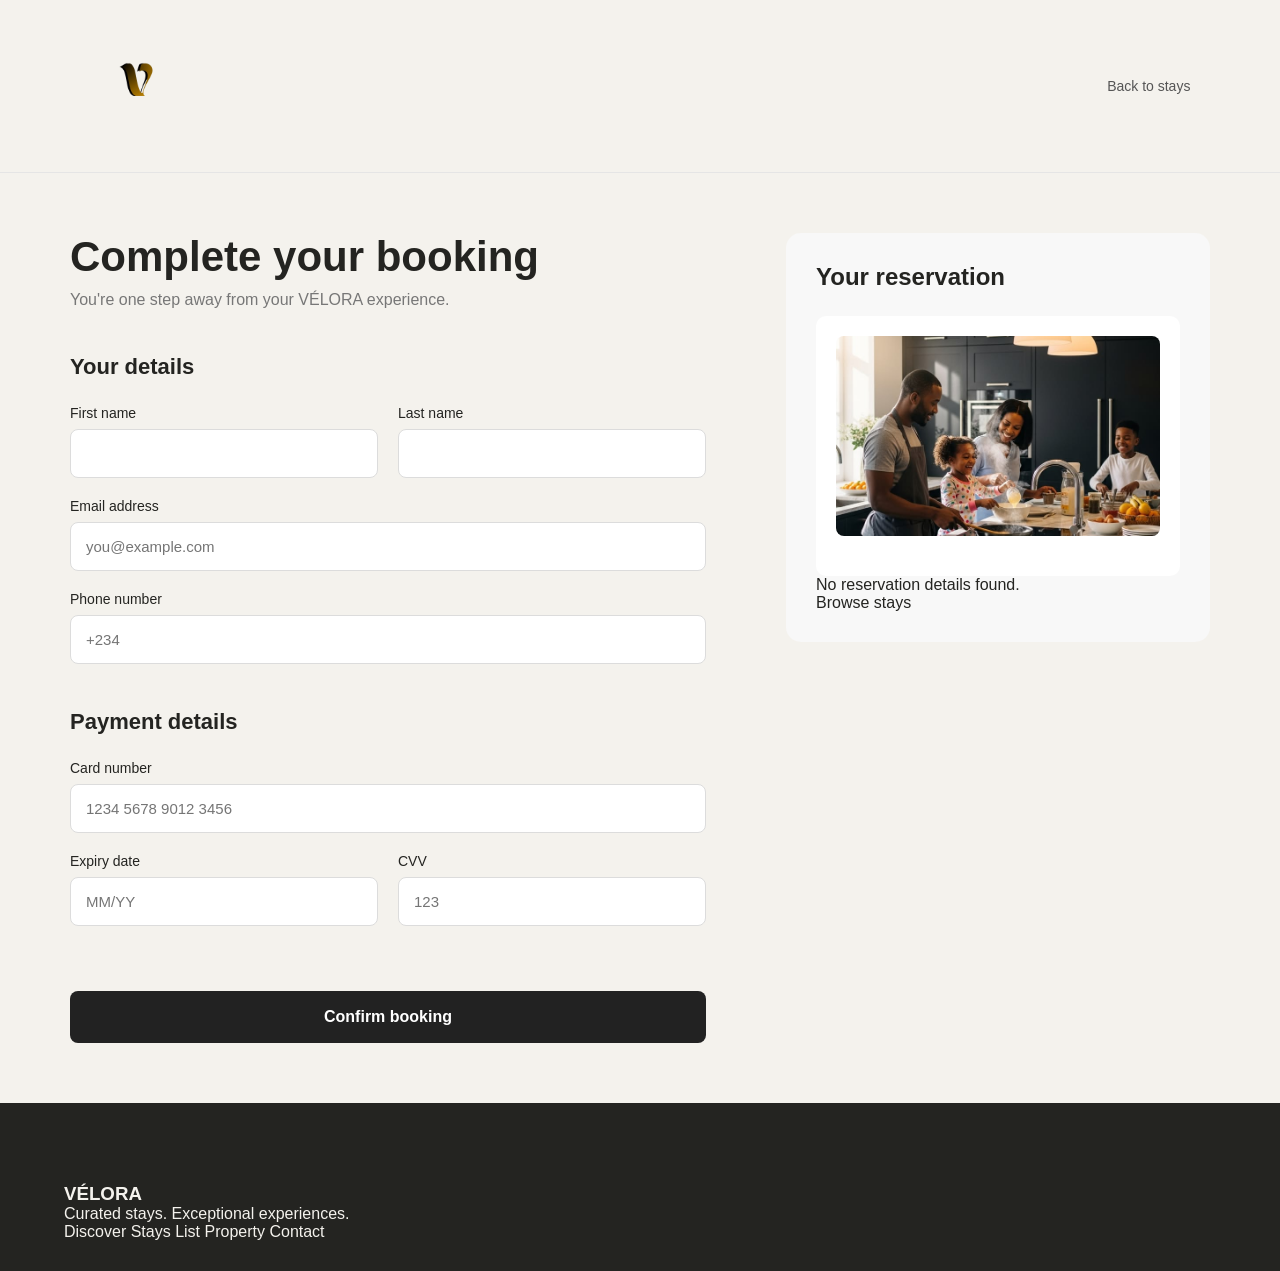
==== commit dcf216a9: "Fixed logo alignment" ====
--- a/booking.html
+++ b/booking.html
@@ -13,7 +13,7 @@
 <body>
 
     <header class="booking-header">
-            <div class="logo"><img src="logo-removebg-preview.png" class="logm" style="width:  srcset=""> <span class="logt">É L O R A</span></div>
+                   <div class="logo"><img src="logo-removebg-preview.png" class="logm"></div>
 
         <a href="stays.html" class="back-link">
             <i class="fa-solid fa-arrow-left"></i>
--- a/velora.css
+++ b/velora.css
@@ -87,6 +87,7 @@
     display: flex;
     align-items: center;
   gap: 3px;
+  flex-direction: row;
 }
 .logm{
     margin-top: 32px;
@@ -95,6 +96,8 @@
     
 }
 .logt{
+    display: flex;
+    flex-direction: row;
     font-size: 32px;
 margin-left: -22px;
 padding-left: 0;
@@ -1216,7 +1219,9 @@
 body.loaded {
     opacity: 1;
 }
-
+.log{
+    bottom: 30px;
+}
 /* =========================
    STAYS PAGE
 ========================= */
